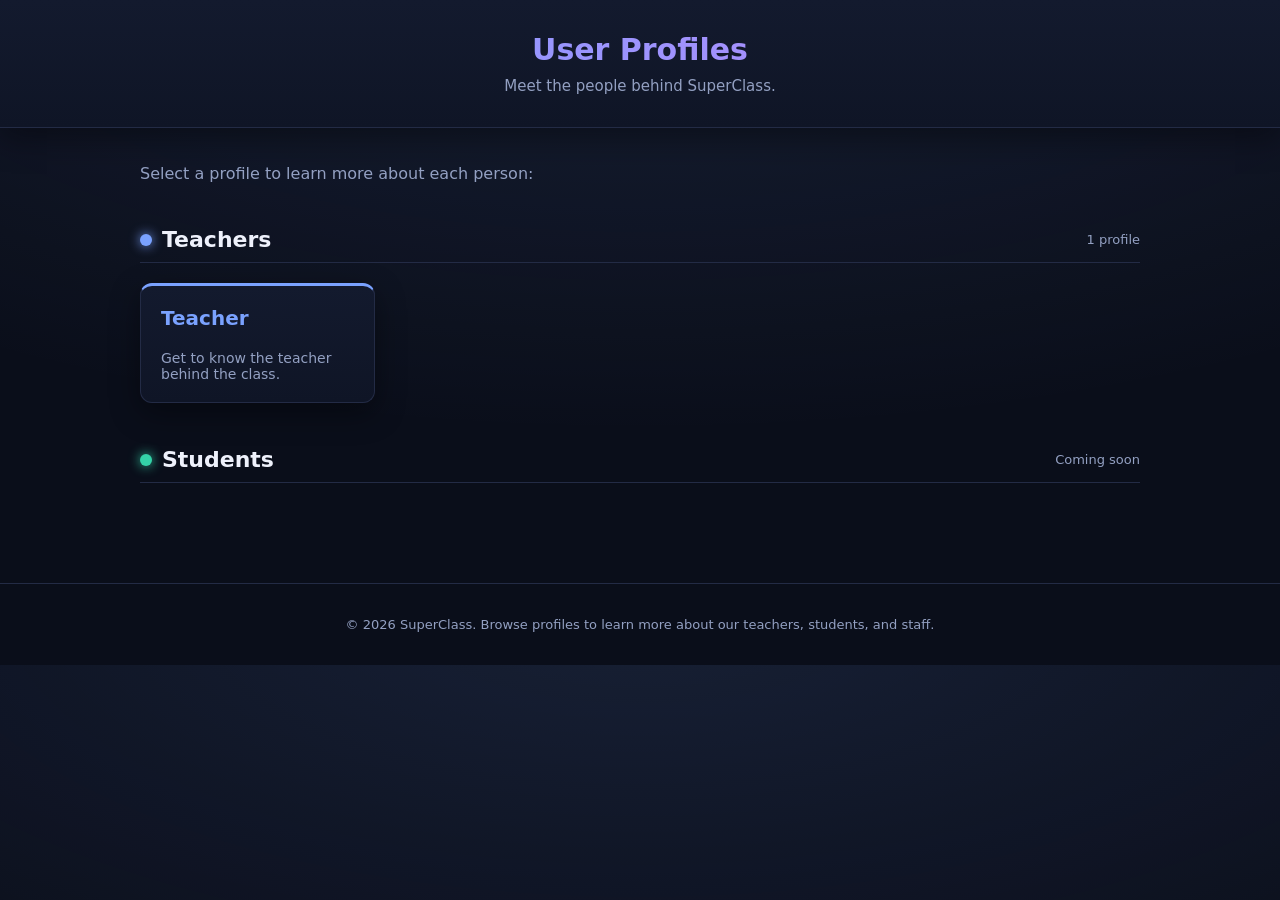
==== index.html @ 74687c02 "Rewrite to profiles web site" ====
<!DOCTYPE html>
<html lang="en">

<head>
    <meta charset="utf-8" />
    <meta name="viewport" content="width=device-width, initial-scale=1" />
    <title>User Profiles</title>
    <meta name="description" content="A directory of user profiles, organized by role, for SuperClass." />
    <link rel="stylesheet" href="style.css" />
</head>

<body>
    <header>
        <h1>User Profiles</h1>
        <p class="tagline">Meet the people behind SuperClass.</p>
    </header>

    <div class="container">
        <p class="intro">Select a profile to learn more about each person:</p>

        <section class="profile-role teachers">
            <div class="category-heading">
                <span class="category-dot" aria-hidden="true"></span>
                <h2>Teachers</h2>
                <span class="category-count">1 profile</span>
            </div>
            <div class="cards-grid">
                <a href="./profiles/singleton/teacher.html" class="card-link">
                    <h3>Teacher</h3>
                    <p>Get to know the teacher behind the class.</p>
                </a>
            </div>
        </section>

        <section class="profile-role students">
            <div class="category-heading">
                <span class="category-dot" aria-hidden="true"></span>
                <h2>Students</h2>
                <span class="category-count">Coming soon</span>
            </div>
            <div class="cards-grid">
            </div>
        </section>
    </div>
    <footer>
        <p>© 2026 SuperClass. Browse profiles to learn more about our teachers, students, and staff.</p>
    </footer>
</body>

</html>
---- style.css ----
:root {
  --bg: #0a0e1a;
  --card: #131a2e;
  --card-2: #0f1526;
  --text: #eef1fb;
  --muted: #93a0c2;
  --brand: #7aa2ff;
  --border: #232b45;
  --shadow: 0 10px 30px rgba(0, 0, 0, 0.4);

  --teachers: #7aa2ff;
  --students: #34d3a8;
  --staff: #c084fc;
}

body {
  margin: 0;
  font-family:
    ui-sans-serif,
    system-ui,
    -apple-system,
    Segoe UI,
    Roboto,
    Inter,
    Helvetica Neue,
    Arial;
  background:
    radial-gradient(1200px 500px at 50% -10%, rgba(122, 162, 255, 0.12), transparent),
    var(--bg);
  color: var(--text);
}

header {
  background: linear-gradient(180deg, var(--card), var(--card-2));
  border-bottom: 1px solid var(--border);
  padding: 32px 20px;
  box-shadow: var(--shadow);
  text-align: center;
}

header h1 {
  margin: 0;
  font-size: 30px;
  background: linear-gradient(90deg, var(--teachers), var(--staff));
  -webkit-background-clip: text;
  background-clip: text;
  color: transparent;
}

header .tagline {
  margin: 10px 0 0;
  color: var(--muted);
  font-size: 15px;
}

.container {
  max-width: 1000px;
  margin: 0 auto;
  padding: 20px;
}

.intro {
  color: var(--muted);
}

.profile-role {
  margin-top: 44px;
}

.category-heading {
  display: flex;
  align-items: center;
  gap: 10px;
  border-bottom: 1px solid var(--border);
  padding-bottom: 10px;
}

.category-heading h2 {
  margin: 0;
  font-size: 22px;
}

.category-dot {
  width: 12px;
  height: 12px;
  border-radius: 50%;
  background: var(--accent, var(--brand));
  box-shadow: 0 0 12px var(--accent, var(--brand));
}

.category-count {
  margin-left: auto;
  font-size: 13px;
  color: var(--muted);
}

.teachers { --accent: var(--teachers); }
.students { --accent: var(--students); }

.cards-grid {
  display: grid;
  grid-template-columns: repeat(auto-fill, minmax(220px, 1fr));
  gap: 20px;
  margin-top: 20px;
}

.card-link {
  display: block;
  background: linear-gradient(180deg, var(--card), var(--card-2));
  border: 1px solid var(--border);
  border-top: 3px solid var(--accent, var(--brand));
  border-radius: 12px;
  padding: 20px;
  text-decoration: none;
  color: var(--text);
  box-shadow: var(--shadow);
  transition:
    transform 0.2s ease,
    box-shadow 0.2s ease,
    border-color 0.2s ease;
}

.card-link:hover {
  transform: translateY(-4px);
  box-shadow: 0 12px 30px rgba(0, 0, 0, 0.45);
  border-color: var(--accent, var(--brand));
}

.card-link h3 {
  margin-top: 0;
  color: var(--accent, var(--brand));
  font-size: 20px;
}

.card-link p {
  margin-bottom: 0;
  font-size: 14px;
  color: var(--muted);
}

footer {
  margin-top: 60px;
  text-align: center;
  font-size: 13px;
  color: var(--muted);
  padding: 20px;
  border-top: 1px solid var(--border);
}
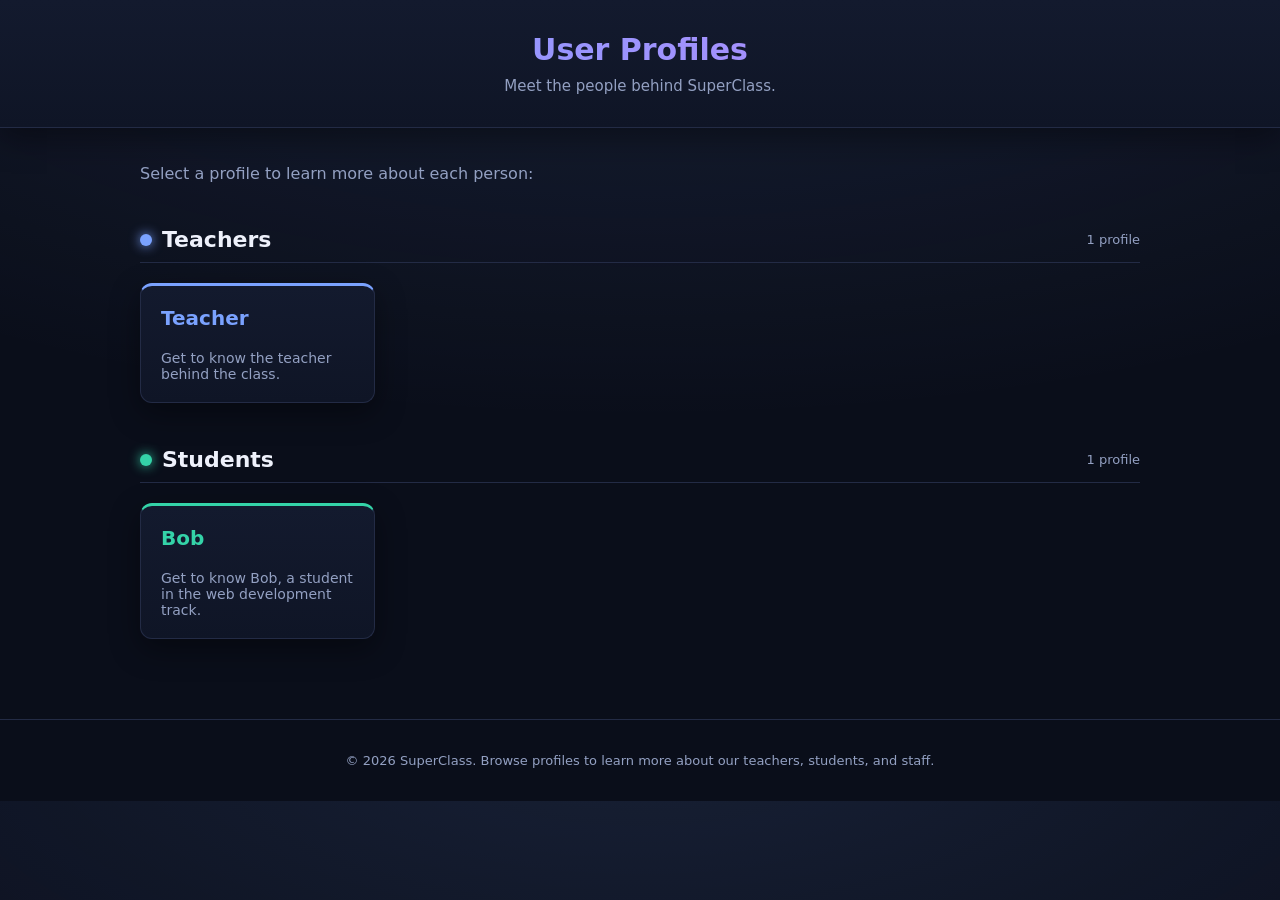
==== commit cf5e2147: "Create Bob profile" ====
--- a/index.html
+++ b/index.html
@@ -25,7 +25,7 @@
                 <span class="category-count">1 profile</span>
             </div>
             <div class="cards-grid">
-                <a href="./profiles/singleton/teacher.html" class="card-link">
+                <a href="./profiles/teacher/teacher.html" class="card-link">
                     <h3>Teacher</h3>
                     <p>Get to know the teacher behind the class.</p>
                 </a>
@@ -36,9 +36,13 @@
             <div class="category-heading">
                 <span class="category-dot" aria-hidden="true"></span>
                 <h2>Students</h2>
-                <span class="category-count">Coming soon</span>
+                <span class="category-count">1 profile</span>
             </div>
             <div class="cards-grid">
+                <a href="./profiles/bob/profile.html" class="card-link">
+                    <h3>Bob</h3>
+                    <p>Get to know Bob, a student in the web development track.</p>
+                </a>
             </div>
         </section>
     </div>
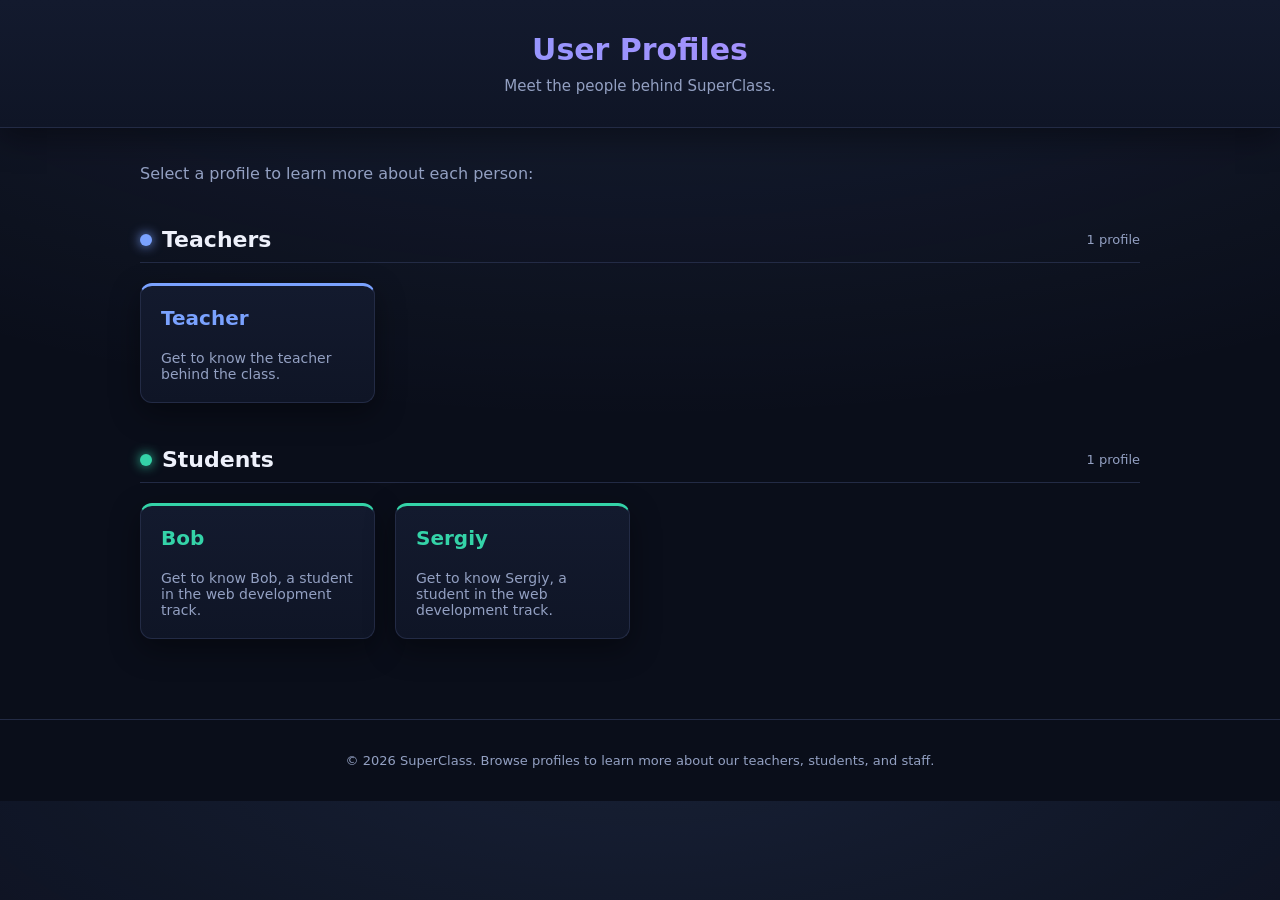
==== commit 92d44393: "CREATE PROFILE" ====
--- a/index.html
+++ b/index.html
@@ -43,6 +43,10 @@
                     <h3>Bob</h3>
                     <p>Get to know Bob, a student in the web development track.</p>
                 </a>
+                <a href="./profiles/serz/kserocks.html" class="card-link">
+                    <h3>Sergiy</h3>
+                    <p>Get to know Sergiy, a student in the web development track.</p>
+                </a>
             </div>
         </section>
     </div>
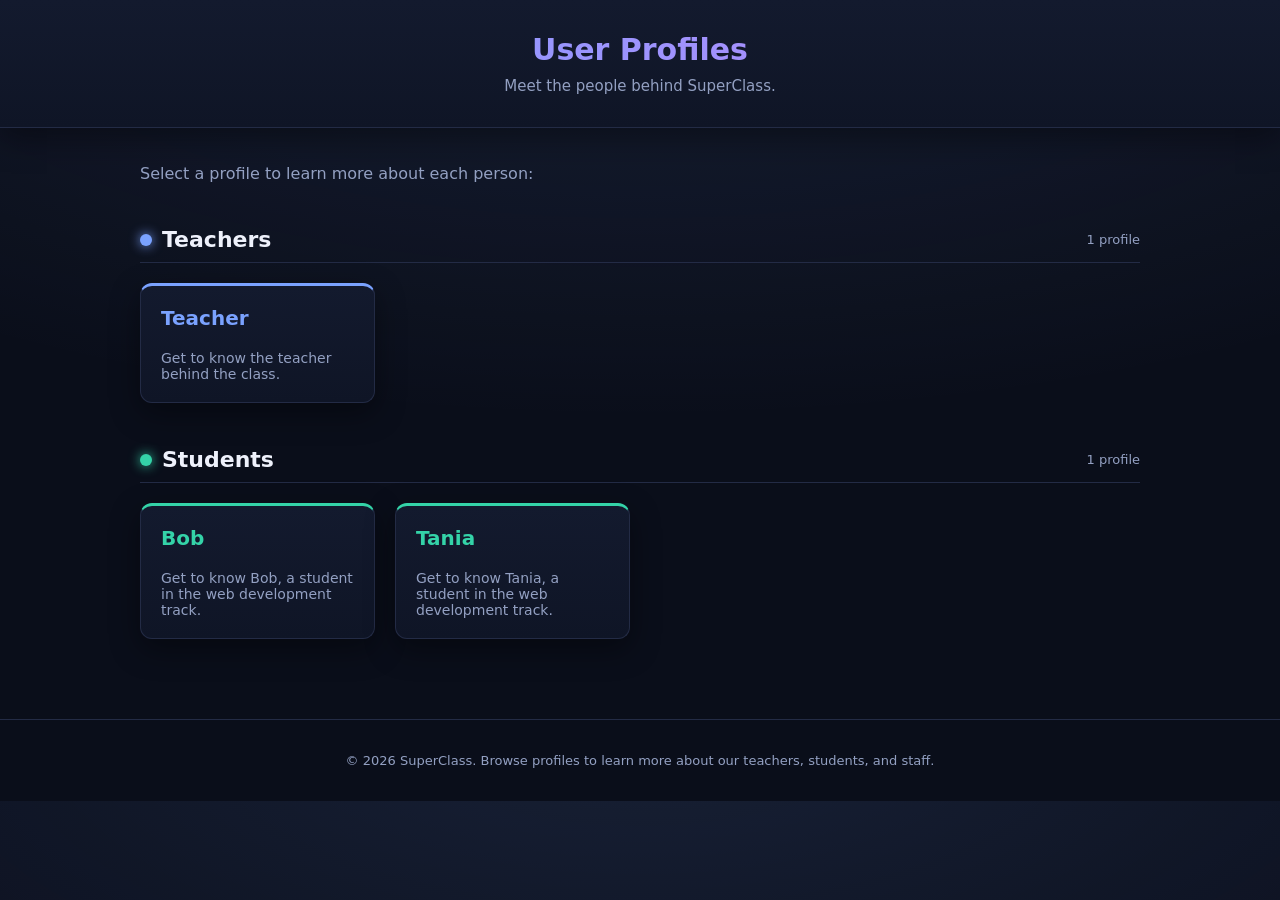
==== commit 7a4df55d: "Create Profil" ====
--- a/index.html
+++ b/index.html
@@ -43,9 +43,9 @@
                     <h3>Bob</h3>
                     <p>Get to know Bob, a student in the web development track.</p>
                 </a>
-                <a href="./profiles/serz/kserocks.html" class="card-link">
-                    <h3>Sergiy</h3>
-                    <p>Get to know Sergiy, a student in the web development track.</p>
+                <a href="./profiles/Tania/profile.html" class="card-link">
+                    <h3>Tania</h3>
+                    <p>Get to know Tania, a student in the web development track.</p>
                 </a>
             </div>
         </section>
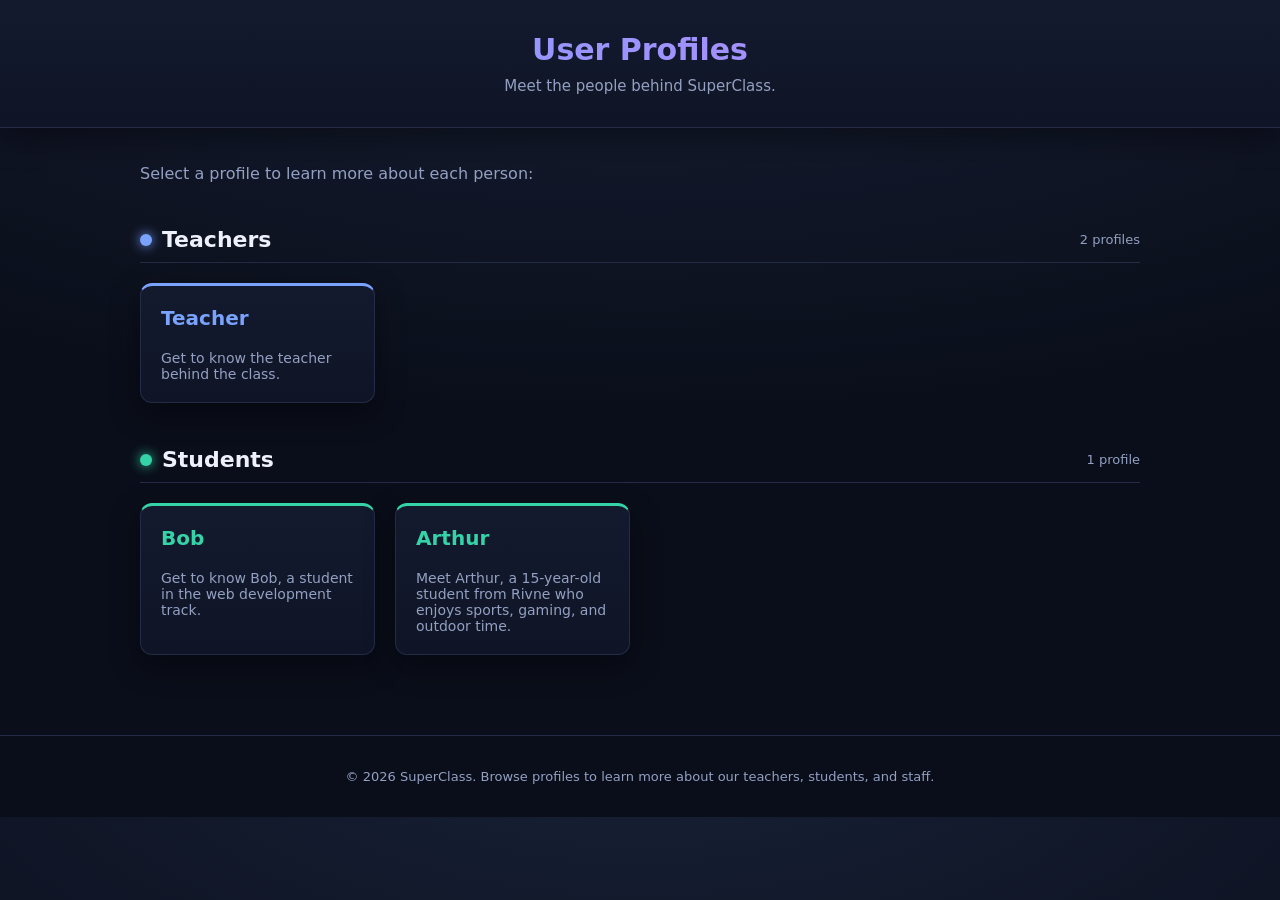
==== commit 3b027ebb: "створив профіль" ====
--- a/index.html
+++ b/index.html
@@ -22,7 +22,7 @@
             <div class="category-heading">
                 <span class="category-dot" aria-hidden="true"></span>
                 <h2>Teachers</h2>
-                <span class="category-count">1 profile</span>
+                <span class="category-count">2 profiles</span>
             </div>
             <div class="cards-grid">
                 <a href="./profiles/teacher/teacher.html" class="card-link">
@@ -43,9 +43,9 @@
                     <h3>Bob</h3>
                     <p>Get to know Bob, a student in the web development track.</p>
                 </a>
-                <a href="./profiles/Tania/profile.html" class="card-link">
-                    <h3>Tania</h3>
-                    <p>Get to know Tania, a student in the web development track.</p>
+                <a href="./profiles/arthur/profile.html" class="card-link">
+                    <h3>Arthur</h3>
+                    <p>Meet Arthur, a 15-year-old student from Rivne who enjoys sports, gaming, and outdoor time.</p>
                 </a>
             </div>
         </section>
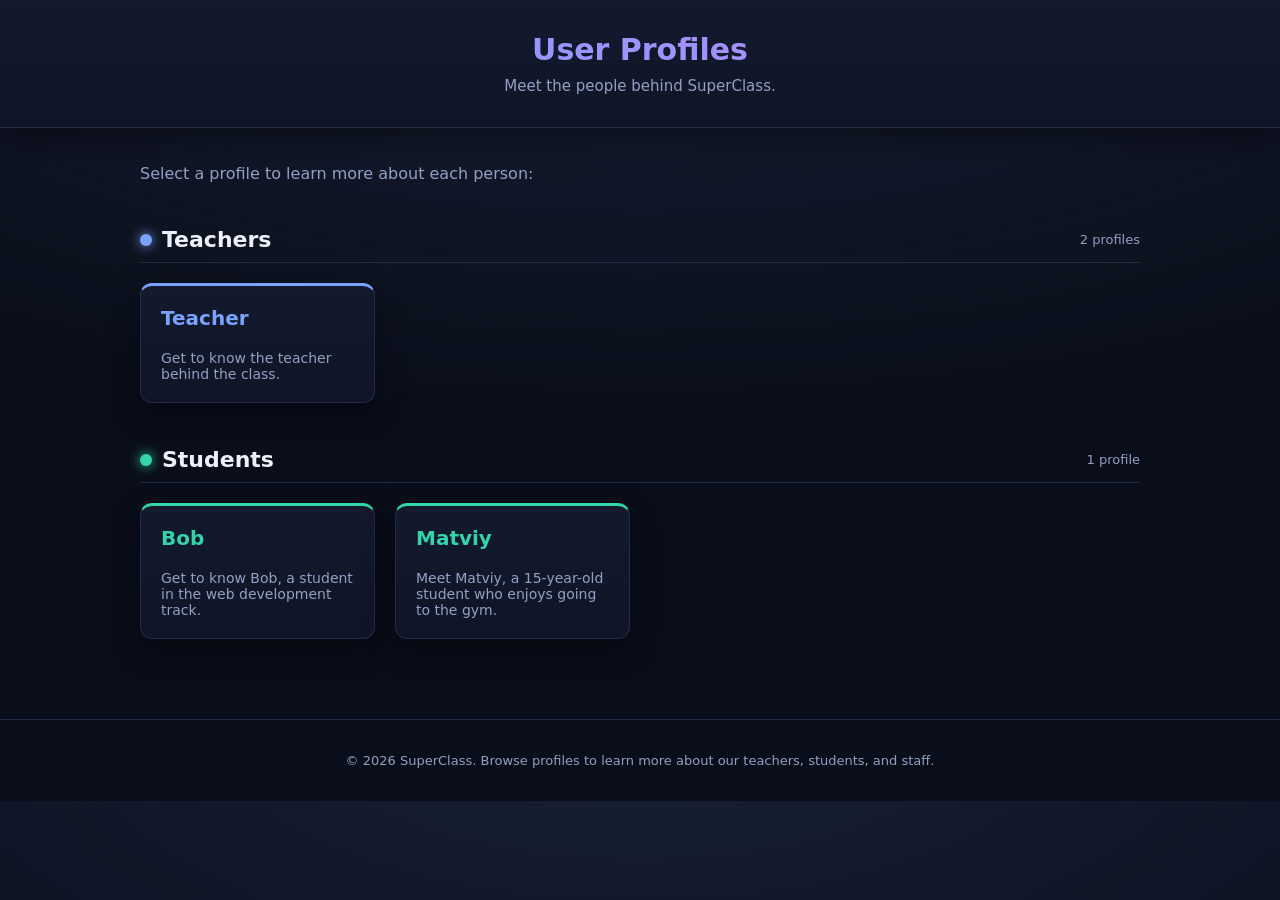
==== commit 350d6d43: "створив профіль" ====
--- a/index.html
+++ b/index.html
@@ -43,9 +43,9 @@
                     <h3>Bob</h3>
                     <p>Get to know Bob, a student in the web development track.</p>
                 </a>
-                <a href="./profiles/arthur/profile.html" class="card-link">
-                    <h3>Arthur</h3>
-                    <p>Meet Arthur, a 15-year-old student from Rivne who enjoys sports, gaming, and outdoor time.</p>
+                <a href="./profiles/matviy/profile.html" class="card-link">
+                    <h3>Matviy</h3>
+                    <p>Meet Matviy, a 15-year-old student who enjoys going to the gym.</p>
                 </a>
             </div>
         </section>
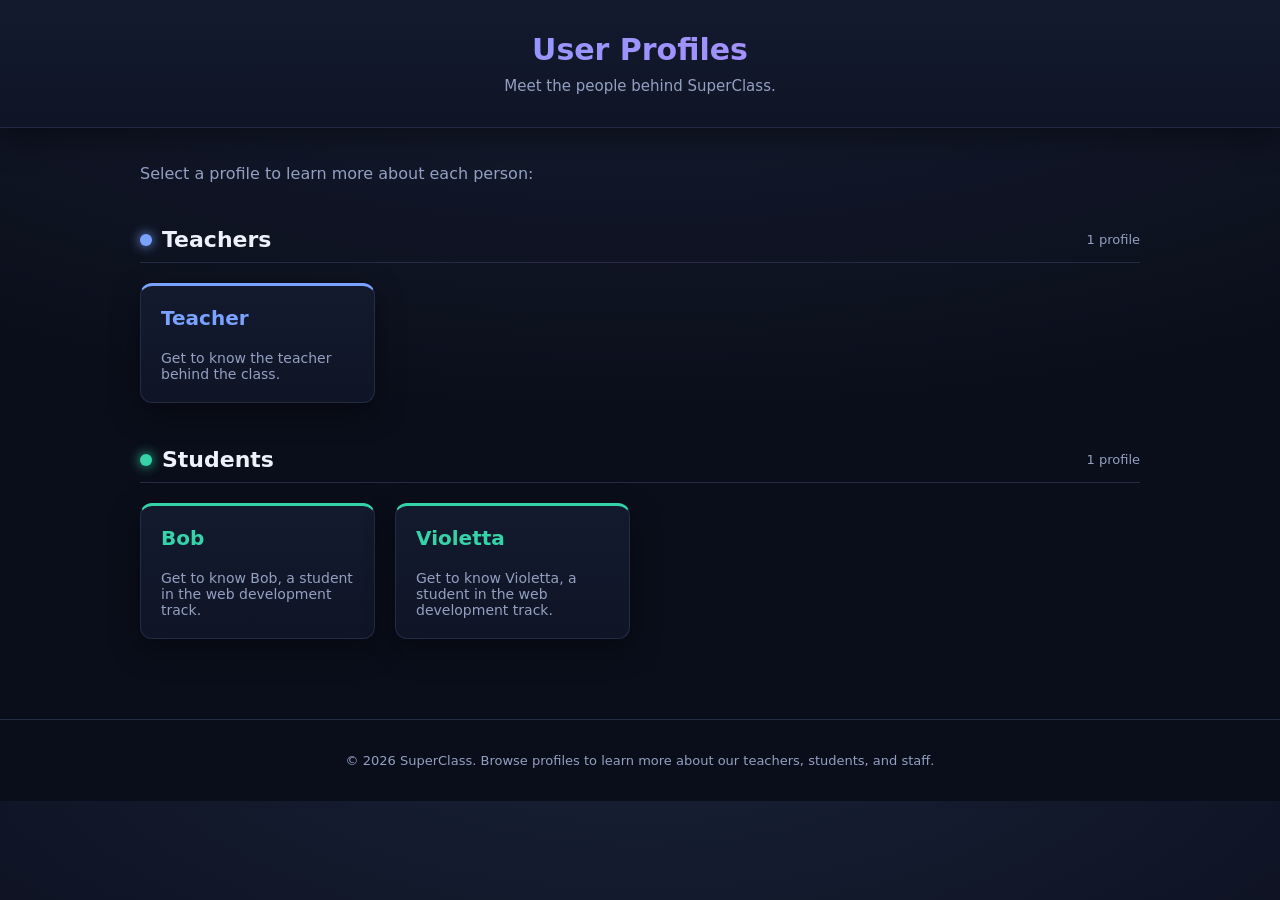
==== commit 5a3fa3dc: "Create Profile" ====
--- a/index.html
+++ b/index.html
@@ -22,7 +22,7 @@
             <div class="category-heading">
                 <span class="category-dot" aria-hidden="true"></span>
                 <h2>Teachers</h2>
-                <span class="category-count">2 profiles</span>
+                <span class="category-count">1 profile</span>
             </div>
             <div class="cards-grid">
                 <a href="./profiles/teacher/teacher.html" class="card-link">
@@ -43,9 +43,9 @@
                     <h3>Bob</h3>
                     <p>Get to know Bob, a student in the web development track.</p>
                 </a>
-                <a href="./profiles/matviy/profile.html" class="card-link">
-                    <h3>Matviy</h3>
-                    <p>Meet Matviy, a 15-year-old student who enjoys going to the gym.</p>
+                <a href="./profiles/violetta/profilee.html" class="card-link">
+                    <h3>Violetta</h3>
+                    <p>Get to know Violetta, a student in the web development track.</p>
                 </a>
             </div>
         </section>
